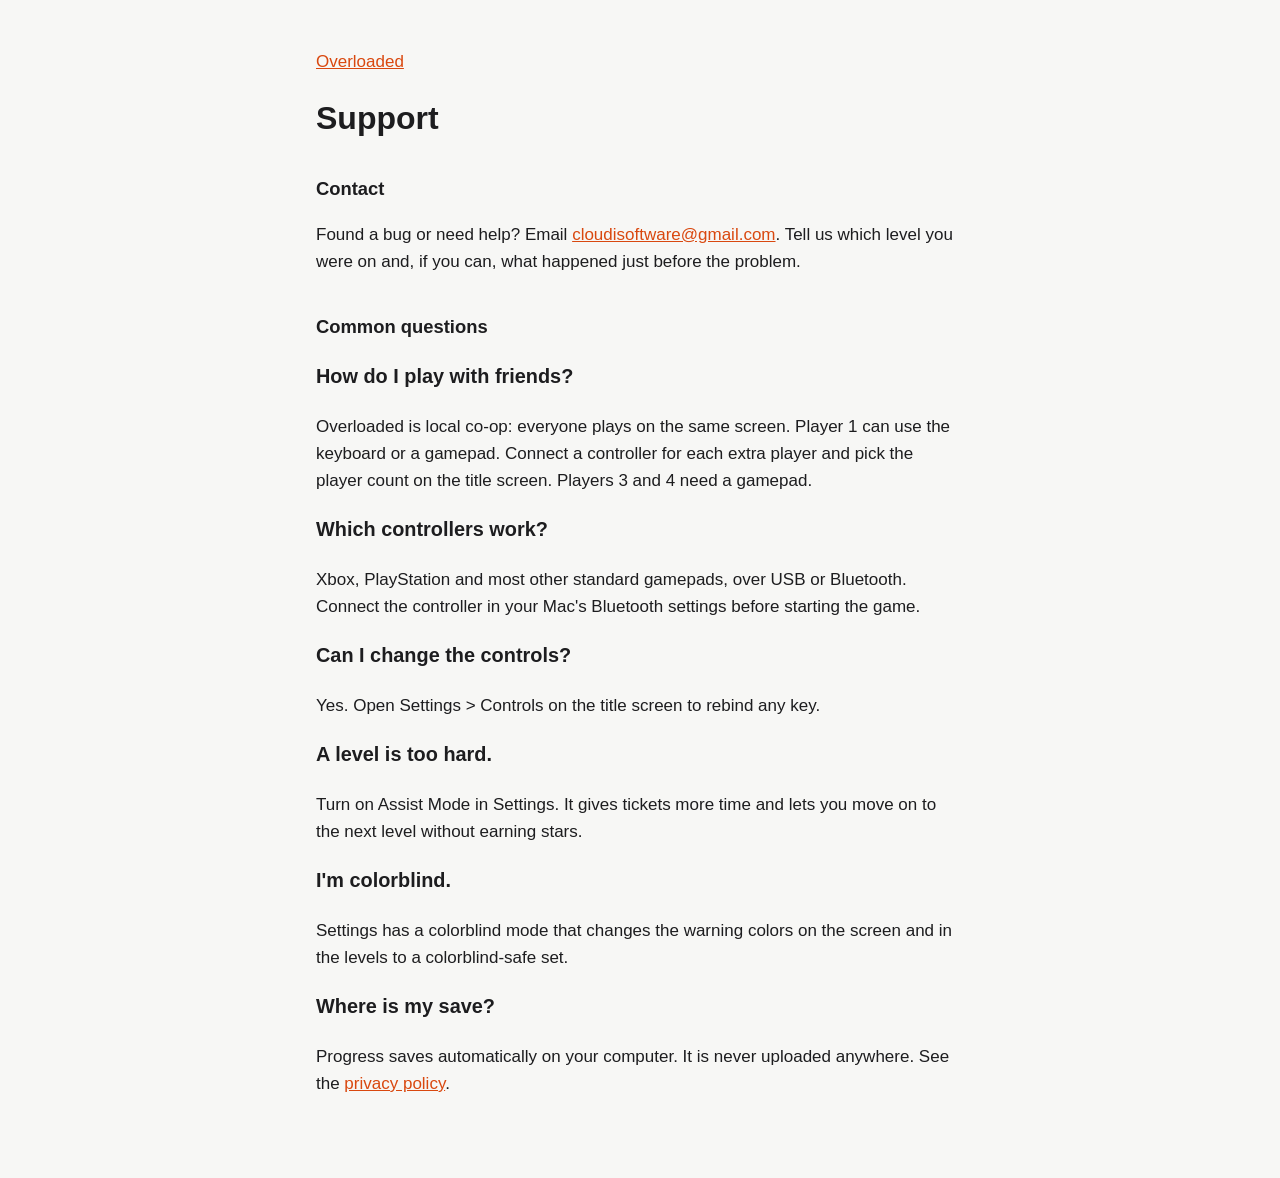
==== overloaded/support.html @ 0b324dee "Overloaded privacy and support pages Co-Authored-By: Claude Opus 5.5 <noreply@anthropic.com>" ====
<!doctype html>
<html lang="en">
<head>
<meta charset="utf-8">
<meta name="viewport" content="width=device-width, initial-scale=1">
<title>Overloaded - Support</title>
<link rel="stylesheet" href="style.css">
</head>
<body>
<main>
<p class="back"><a href="index.html">Overloaded</a></p>
<h1>Support</h1>

<h2>Contact</h2>
<p>Found a bug or need help? Email <a href="mailto:cloudisoftware@gmail.com">cloudisoftware@gmail.com</a>. Tell us
which level you were on and, if you can, what happened just before the problem.</p>

<h2>Common questions</h2>

<h3>How do I play with friends?</h3>
<p>Overloaded is local co-op: everyone plays on the same screen. Player 1 can use the keyboard
or a gamepad. Connect a controller for each extra player and pick the player count on the title
screen. Players 3 and 4 need a gamepad.</p>

<h3>Which controllers work?</h3>
<p>Xbox, PlayStation and most other standard gamepads, over USB or Bluetooth. Connect the
controller in your Mac's Bluetooth settings before starting the game.</p>

<h3>Can I change the controls?</h3>
<p>Yes. Open Settings &gt; Controls on the title screen to rebind any key.</p>

<h3>A level is too hard.</h3>
<p>Turn on Assist Mode in Settings. It gives tickets more time and lets you move on to the next
level without earning stars.</p>

<h3>I'm colorblind.</h3>
<p>Settings has a colorblind mode that changes the warning colors on the screen and in the
levels to a colorblind-safe set.</p>

<h3>Where is my save?</h3>
<p>Progress saves automatically on your computer. It is never uploaded anywhere. See the
<a href="privacy.html">privacy policy</a>.</p>
</main>
</body>
</html>
---- overloaded/style.css ----
:root { --bg: #f7f7f5; --fg: #1d1d1f; --muted: #6e6e73; --accent: #d9480f; }
@media (prefers-color-scheme: dark) {
  :root { --bg: #161618; --fg: #f2f2f2; --muted: #a1a1a6; --accent: #ff8a4c; }
}
* { box-sizing: border-box; }
body { margin: 0; background: var(--bg); color: var(--fg);
  font: 17px/1.6 -apple-system, BlinkMacSystemFont, "Segoe UI", Helvetica, Arial, sans-serif; }
main { max-width: 680px; margin: 0 auto; padding: 48px 16px 64px; }
h1 { font-size: 2rem; line-height: 1.2; margin: 0 0 4px; }
h2 { font-size: 1.15rem; margin: 2em 0 0.4em; }
a { color: var(--accent); }
.updated, .back, .tagline { color: var(--muted); }
.back { margin: 0 0 24px; }
ul { padding-left: 1.2em; }
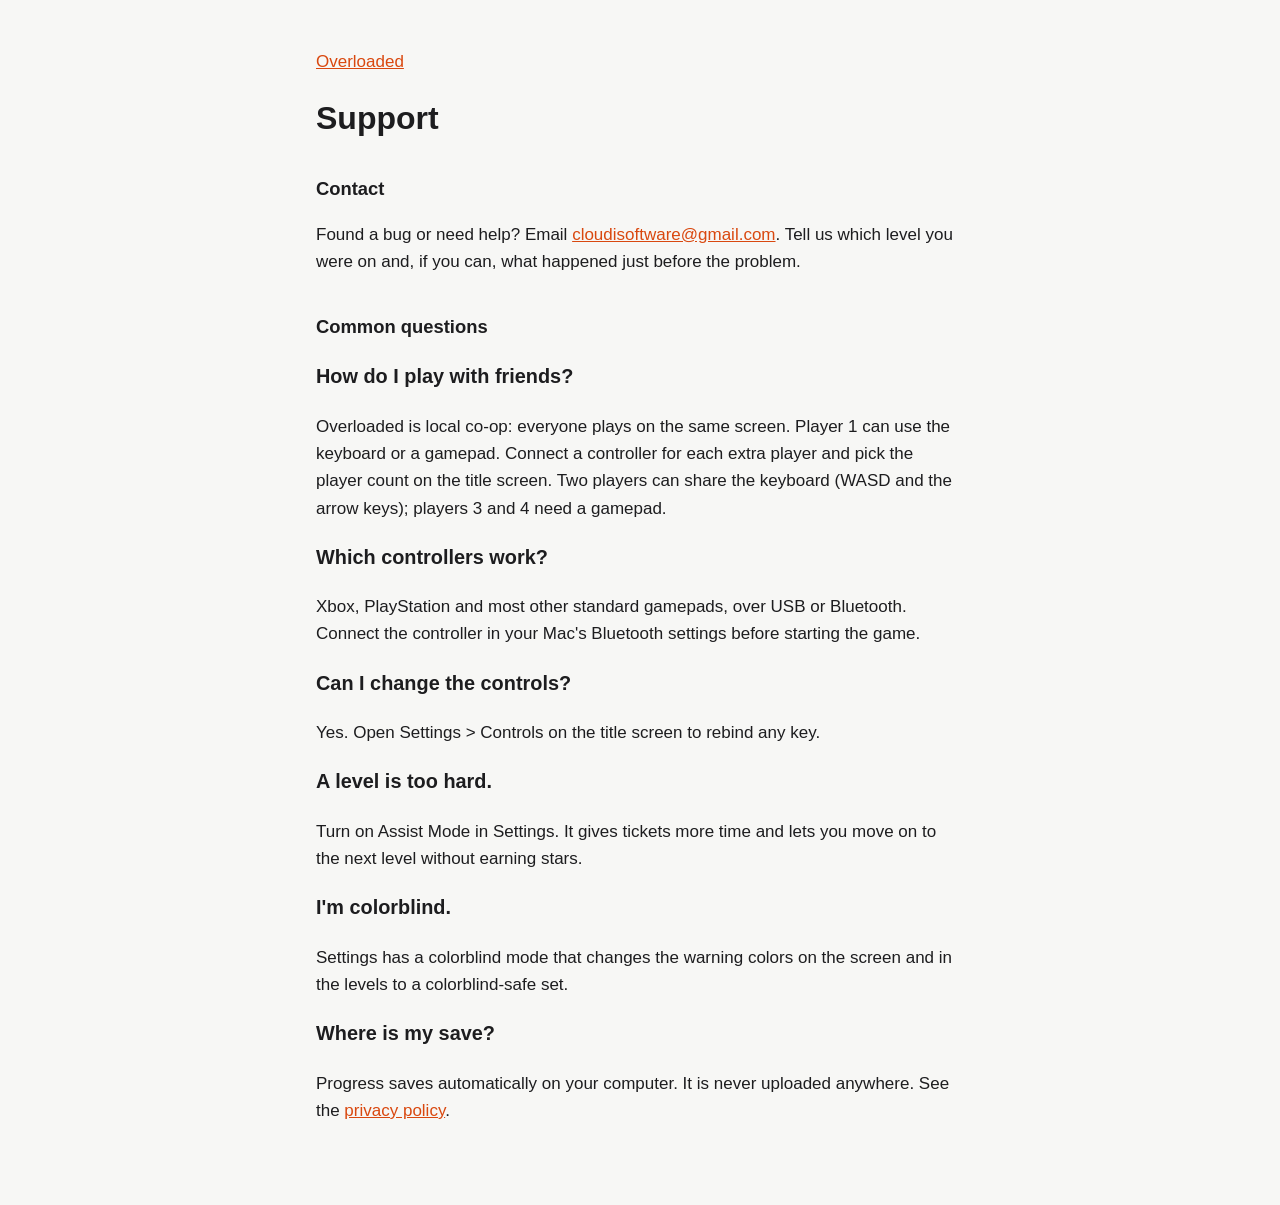
==== commit 960762bd: "Support: keyboard sharing" ====
--- a/overloaded/support.html
+++ b/overloaded/support.html
@@ -20,7 +20,8 @@
 <h3>How do I play with friends?</h3>
 <p>Overloaded is local co-op: everyone plays on the same screen. Player 1 can use the keyboard
 or a gamepad. Connect a controller for each extra player and pick the player count on the title
-screen. Players 3 and 4 need a gamepad.</p>
+screen. Two players can share the keyboard (WASD and the arrow keys); players 3 and 4 need a
+gamepad.</p>
 
 <h3>Which controllers work?</h3>
 <p>Xbox, PlayStation and most other standard gamepads, over USB or Bluetooth. Connect the
